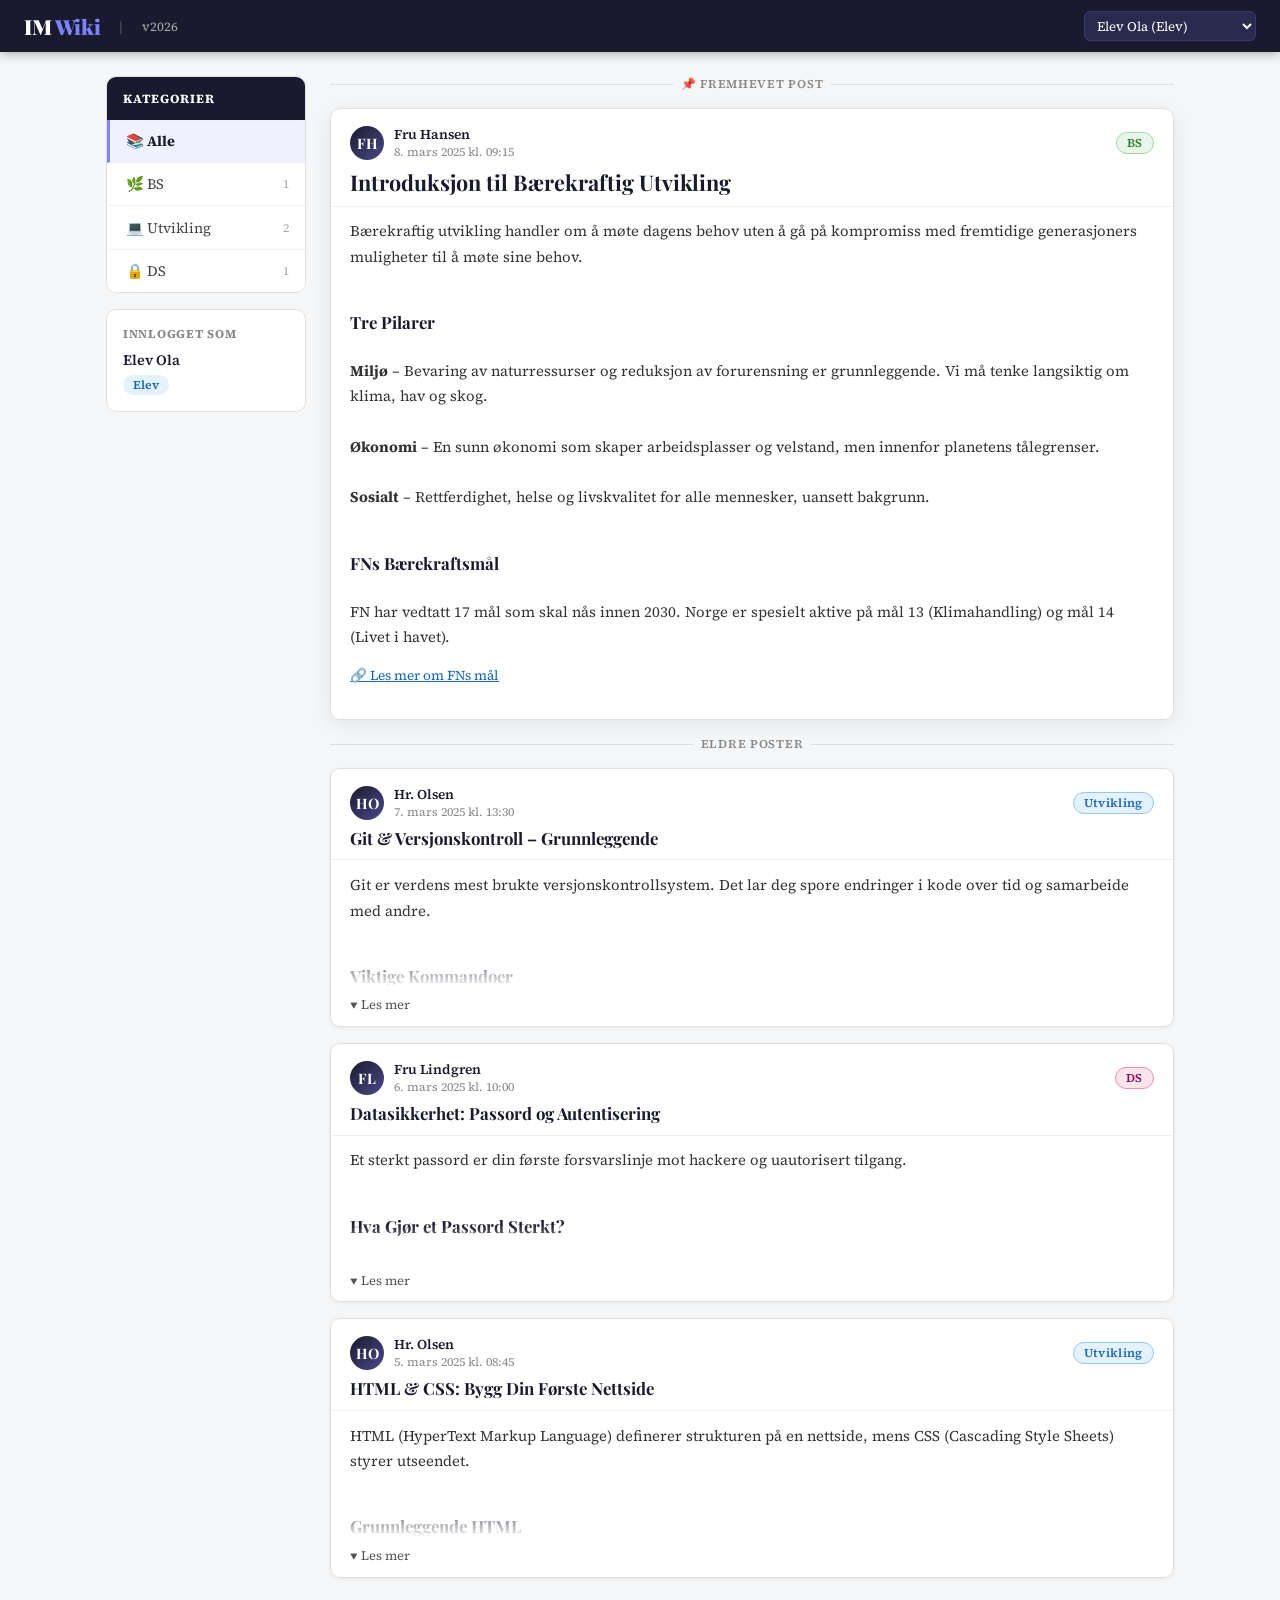
==== index.html @ 4692a6d0 "third commit" ====
<!doctype html>
<html lang="nb">
  <head>
    <meta charset="UTF-8" />
    <meta name="viewport" content="width=device-width, initial-scale=1.0" />
    <title>IM Wiki</title>
    <link rel="icon" type="IM Logo" href="assets/IM_logo_rund.png" />
    <link
      href="https://fonts.googleapis.com/css2?family=Playfair+Display:wght@400;700;900&family=Source+Serif+4:wght@300;400;600&display=swap"
      rel="stylesheet"
    />
    <link rel="stylesheet" href="style.css" />
  </head>
  <body>
    <!--    
        ##########################################
        #                                        #
        #                 NAV                    #
        #                                        #
        ##########################################
-->
    <nav>
      <div style="display: flex; align-items: center; gap: 0.8rem">
        <span class="nav-logo">IM <span>Wiki</span></span>
        <span class="nav-sep">|</span>
        <span class="nav-ver">v2026</span>
      </div>
      <div class="nav-right">
        <button class="btn-new hidden" id="btnNewPost" onclick="openNewPost()">
          + Ny post
        </button>
        <button class="btn-admin hidden" id="btnAdmin" onclick="toggleAdmin()">
          ⚙ Admin
        </button>
        <select
          class="user-select"
          id="userSelect"
          onchange="switchUser(this.value)"
        ></select>
      </div>
    </nav>

    <!--
        ##########################################
        #                                        #
        #                LAYOUT                  #
        #                                        #
        ##########################################
-->
    <div class="layout">
      <!-- SIDEBAR -->

      <aside>
        <div class="sidebar-sticky">
          <div class="sidebar-box">
            <div class="sidebar-head">Kategorier</div>
            <div id="catButtons"></div>
          </div>
          <div class="sidebar-box user-box">
            <div class="label">Innlogget som</div>
            <div class="name" id="sidebarName"></div>
            <div class="role-badge" id="sidebarRole"></div>
          </div>
        </div>
      </aside>

      <!--
        ##########################################
        #                                        #
        #                 MAIN                   #
        #                                        #
        ##########################################
-->
      <main id="mainFeed">
        <!-- Admin Panel -->
        <div class="panel hidden" id="adminPanel">
          <h2>⚙ Administrasjon – Roller</h2>
          <div id="adminUserList"></div>
        </div>

        <!-- New Post Panel -->
        <div class="panel hidden" id="newPostPanel">
          <h2>+ Ny Post</h2>
          <div class="form-row">
            <input
              class="form-input"
              id="npTitle"
              placeholder="Tittel..."
              oninput="updatePublishBtn()"
            />
            <select class="form-select" id="npCategory">
              <option>BS</option>
              <option>Utvikling</option>
              <option>DS</option>
            </select>
          </div>
          <textarea
            class="form-textarea"
            id="npContent"
            rows="8"
            placeholder="Innhold... (støtter **fet**, `kode`, ## Overskrift, - liste)"
            oninput="updatePublishBtn()"
          ></textarea>
          <div class="form-row" style="margin-top: 0.6rem">
            <input
              class="form-input"
              id="npLink"
              placeholder="Lenke (valgfritt)..."
            />
            <input
              class="form-input"
              id="npLinkText"
              placeholder="Lenketekst..."
            />
          </div>
          <div class="form-actions">
            <button class="btn-cancel" onclick="closeNewPost()">Avbryt</button>
            <button
              class="btn-publish"
              id="btnPublish"
              onclick="publishPost()"
              disabled
            >
              Publiser
            </button>
          </div>
        </div>

        <!--
        ##########################################
        #                                        #
        #                 FEED                   #
        #                                        #
        ##########################################
-->
        <div id="feed"></div>
      </main>
    </div>

    <!-- Edit Modal -->
    <div class="modal-overlay hidden" id="editModal">
      <div class="modal-box">
        <h2>Rediger Post</h2>
        <input
          class="form-input"
          id="editTitle"
          style="margin-bottom: 0.8rem"
        />
        <textarea class="form-textarea" id="editContent" rows="10"></textarea>
        <div class="form-row" style="margin-top: 0.6rem">
          <input class="form-input" id="editLink" placeholder="Lenke..." />
          <input
            class="form-input"
            id="editLinkText"
            placeholder="Lenketekst..."
          />
        </div>
        <div class="form-actions" style="margin-top: 1rem">
          <button class="btn-cancel" onclick="closeEdit()">Avbryt</button>
          <button class="btn-publish" onclick="saveEdit()">Lagre</button>
        </div>
      </div>
    </div>

    <script src="script.js"></script>
  </body>
</html>
---- style.css ----
*,
*::before,
*::after {
    box-sizing: border-box;
    margin: 0;
    padding: 0;
}

body {
    font-family: "Source Serif 4", Georgia, serif;
    background: #f4f6f8;
    min-height: 100vh;
}

::-webkit-scrollbar {
    width: 6px;
}

::-webkit-scrollbar-track {
    background: #f0f0f0;
}

::-webkit-scrollbar-thumb {
    background: #bbb;
    border-radius: 3px;
}

input,
textarea,
select,
button {
    font-family: inherit;
}

/* NAV */
nav {
    background: #1a1a2e;
    color: #fff;
    height: 52px;
    display: flex;
    align-items: center;
    justify-content: space-between;
    padding: 0 1.5rem;
    position: sticky;
    top: 0;
    z-index: 100;
    box-shadow: 0 2px 10px rgba(0, 0, 0, 0.3);
}

.nav-logo {
    font-family: "Playfair Display", serif;
    font-size: 1.3rem;
    font-weight: 900;
    letter-spacing: -0.02em;
}

.nav-logo span {
    color: #7c83fd;
}

.nav-sep {
    color: #666;
    font-size: 0.8rem;
    margin: 0 0.4rem;
}

.nav-ver {
    color: #aaa;
    font-size: 0.8rem;
}

.nav-right {
    display: flex;
    align-items: center;
    gap: 0.8rem;
}

.btn-new {
    background: #7c83fd;
    color: #fff;
    border: none;
    border-radius: 6px;
    padding: 5px 14px;
    font-size: 0.82rem;
    cursor: pointer;
    font-weight: 600;
}

.btn-admin {
    background: transparent;
    color: #ccc;
    border: 1px solid #444;
    border-radius: 6px;
    padding: 4px 12px;
    font-size: 0.82rem;
    cursor: pointer;
    transition: all 0.15s;
}

.btn-admin.active {
    background: #fff;
    color: #1a1a2e;
}

.user-select {
    background: #2a2a4e;
    color: #fff;
    border: 1px solid #3a3a6e;
    border-radius: 6px;
    padding: 4px 8px;
    font-size: 0.82rem;
    cursor: pointer;
}

/* LAYOUT */
.layout {
    display: flex;
    max-width: 1100px;
    margin: 0 auto;
    padding: 1.5rem 1rem;
    gap: 1.5rem;
}

/* SIDEBAR */
aside {
    width: 200px;
    flex-shrink: 0;
}

.sidebar-sticky {
    position: sticky;
    top: 68px;
}

.sidebar-box {
    background: #fff;
    border-radius: 10px;
    border: 1px solid #e0e0e0;
    overflow: hidden;
    margin-bottom: 1rem;
}

.sidebar-head {
    background: #1a1a2e;
    color: #fff;
    padding: 0.8rem 1rem;
    font-size: 0.78rem;
    font-weight: 700;
    letter-spacing: 0.08em;
    text-transform: uppercase;
}

.cat-btn {
    display: flex;
    align-items: center;
    justify-content: space-between;
    width: 100%;
    text-align: left;
    padding: 0.7rem 1rem;
    border: none;
    border-bottom: 1px solid #f0f0f0;
    background: #fff;
    color: #444;
    font-size: 0.9rem;
    cursor: pointer;
    transition: all 0.15s;
    border-left: 3px solid transparent;
}

.cat-btn:last-child {
    border-bottom: none;
}

.cat-btn .cat-count {
    font-size: 0.75rem;
    color: #aaa;
}

.user-box {
    padding: 1rem;
}

.user-box .label {
    font-size: 0.75rem;
    font-weight: 700;
    color: #888;
    letter-spacing: 0.06em;
    text-transform: uppercase;
    margin-bottom: 0.5rem;
}

.user-box .name {
    font-weight: 600;
    color: #1a1a2e;
    font-size: 0.9rem;
}

.role-badge {
    display: inline-block;
    margin-top: 0.3rem;
    border-radius: 20px;
    padding: 2px 10px;
    font-size: 0.75rem;
    font-weight: 600;
}

/* MAIN */
main {
    flex: 1;
    min-width: 0;
}

/* DIVIDER */
.divider {
    display: flex;
    align-items: center;
    gap: 0.5rem;
    margin-bottom: 1rem;
}

.divider-line {
    height: 1px;
    flex: 1;
    background: #ddd;
}

.divider-label {
    font-size: 0.75rem;
    color: #888;
    font-weight: 600;
    letter-spacing: 0.06em;
    text-transform: uppercase;
    white-space: nowrap;
}

/* POST CARD */
.post-card {
    background: #fff;
    border: 1px solid #e0e0e0;
    border-radius: 10px;
    margin-bottom: 1rem;
    overflow: hidden;
    box-shadow: 0 1px 4px rgba(0, 0, 0, 0.06);
}

.post-card.featured {
    box-shadow: 0 4px 20px rgba(0, 0, 0, 0.08);
}

.post-header {
    padding: 1rem 1.2rem 0.6rem;
    border-bottom: 1px solid #f0f0f0;
}

.post-meta {
    display: flex;
    align-items: center;
    justify-content: space-between;
    margin-bottom: 0.5rem;
}

.author-info {
    display: flex;
    align-items: center;
    gap: 0.6rem;
}

.avatar {
    width: 34px;
    height: 34px;
    border-radius: 50%;
    background: linear-gradient(135deg, #1a1a2e, #4a4a8a);
    color: #fff;
    display: flex;
    align-items: center;
    justify-content: center;
    font-family: "Playfair Display", serif;
    font-weight: 700;
    font-size: 0.9rem;
    flex-shrink: 0;
}

.author-name {
    font-weight: 600;
    font-size: 0.85rem;
    color: #1a1a2e;
}

.author-date {
    font-size: 0.75rem;
    color: #888;
}

.cat-tag {
    border-radius: 20px;
    padding: 2px 10px;
    font-size: 0.75rem;
    font-weight: 600;
    letter-spacing: 0.03em;
}

.post-title {
    font-family: "Playfair Display", serif;
    font-weight: 700;
    color: #1a1a2e;
    margin: 0;
    line-height: 1.3;
    cursor: pointer;
}

.post-title:hover {
    text-decoration: underline;
}

.post-body {
    padding: 0.8rem 1.2rem;
    overflow: hidden;
    position: relative;
}

.post-body.collapsed {
    max-height: 8rem;
}

.fade-mask {
    position: absolute;
    bottom: 0;
    left: 0;
    right: 0;
    height: 40px;
    background: linear-gradient(transparent, #fff);
}

.post-footer {
    padding: 0.5rem 1.2rem 0.8rem;
    display: flex;
    align-items: center;
    justify-content: space-between;
}

.btn-read-more {
    background: none;
    border: none;
    color: #555;
    cursor: pointer;
    font-size: 0.8rem;
    display: flex;
    align-items: center;
    gap: 4px;
}

.post-actions {
    margin-left: auto;
    display: flex;
    gap: 0.5rem;
}

.btn-edit {
    background: #f5f5f5;
    border: 1px solid #ddd;
    border-radius: 6px;
    padding: 3px 10px;
    font-size: 0.78rem;
    cursor: pointer;
    color: #444;
}

.btn-delete {
    background: #fff0f0;
    border: 1px solid #ffcdd2;
    border-radius: 6px;
    padding: 3px 10px;
    font-size: 0.78rem;
    cursor: pointer;
    color: #c62828;
}

/* CONTENT FORMATTING */
.wiki-h3 {
    font-family: "Playfair Display", serif;
    font-size: 1.05rem;
    font-weight: 700;
    margin-top: 1rem;
    margin-bottom: 0.25rem;
    color: #1a1a2e;
}

.wiki-p {
    font-size: 0.93rem;
    line-height: 1.7;
    color: #333;
    margin-bottom: 0.2rem;
}

.wiki-li {
    margin-left: 1.2rem;
    margin-bottom: 0.2rem;
    font-size: 0.93rem;
    line-height: 1.6;
    color: #333;
}

.wiki-code {
    background: #f0f0f0;
    padding: 1px 5px;
    border-radius: 3px;
    font-family: monospace;
    font-size: 0.88rem;
}

.wiki-link {
    color: #1565c0;
    text-decoration: underline;
    font-size: 0.85rem;
    display: inline-block;
    margin-top: 0.8rem;
}

/* FORM PANEL */
.panel {
    background: #fff;
    border: 1px solid #e0e0e0;
    border-radius: 10px;
    padding: 1.2rem;
    margin-bottom: 1.5rem;
    box-shadow: 0 2px 10px rgba(0, 0, 0, 0.06);
}

.panel h2 {
    font-family: "Playfair Display", serif;
    font-size: 1.1rem;
    margin-bottom: 1rem;
    color: #1a1a2e;
}

.form-row {
    display: flex;
    gap: 0.8rem;
    margin-bottom: 0.8rem;
}

.form-input {
    flex: 1;
    padding: 8px 12px;
    border: 1px solid #ddd;
    border-radius: 6px;
    font-size: 0.9rem;
    width: 100%;
}

.form-input:focus {
    outline: 2px solid #7c83fd;
    border-color: transparent;
}

.form-select {
    padding: 8px 10px;
    border: 1px solid #ddd;
    border-radius: 6px;
    font-size: 0.9rem;
}

.form-textarea {
    width: 100%;
    padding: 8px 12px;
    border: 1px solid #ddd;
    border-radius: 6px;
    font-size: 0.88rem;
    resize: vertical;
    line-height: 1.6;
}

.form-textarea:focus {
    outline: 2px solid #7c83fd;
    border-color: transparent;
}

.form-actions {
    display: flex;
    gap: 0.6rem;
    margin-top: 0.8rem;
    justify-content: flex-end;
}

.btn-cancel {
    background: #f5f5f5;
    border: 1px solid #ddd;
    border-radius: 6px;
    padding: 6px 16px;
    cursor: pointer;
    font-size: 0.85rem;
}

.btn-publish {
    background: #1a1a2e;
    color: #fff;
    border: none;
    border-radius: 6px;
    padding: 6px 18px;
    cursor: pointer;
    font-weight: 600;
    font-size: 0.85rem;
}

.btn-publish:disabled {
    background: #ccc;
    cursor: default;
}

/* ADMIN PANEL */
.admin-user-row {
    display: flex;
    align-items: center;
    justify-content: space-between;
    padding: 0.5rem 0;
    border-bottom: 1px solid #f5f5f5;
}

.admin-user-row:last-child {
    border-bottom: none;
}

.btn-role {
    border-radius: 6px;
    padding: 3px 12px;
    font-size: 0.8rem;
    cursor: pointer;
    font-weight: 600;
}

/* MODAL */
.modal-overlay {
    position: fixed;
    inset: 0;
    background: rgba(0, 0, 0, 0.4);
    z-index: 200;
    display: flex;
    align-items: center;
    justify-content: center;
    padding: 1rem;
}

.modal-box {
    background: #fff;
    border-radius: 12px;
    padding: 1.5rem;
    width: 100%;
    max-width: 600px;
    max-height: 90vh;
    overflow: auto;
}

.modal-box h2 {
    font-family: "Playfair Display", serif;
    margin-bottom: 1rem;
    color: #1a1a2e;
}

/* EMPTY */
.empty {
    text-align: center;
    padding: 3rem;
    color: #aaa;
    font-size: 1rem;
}

/* HIDDEN */
.hidden {
    display: none !important;
}
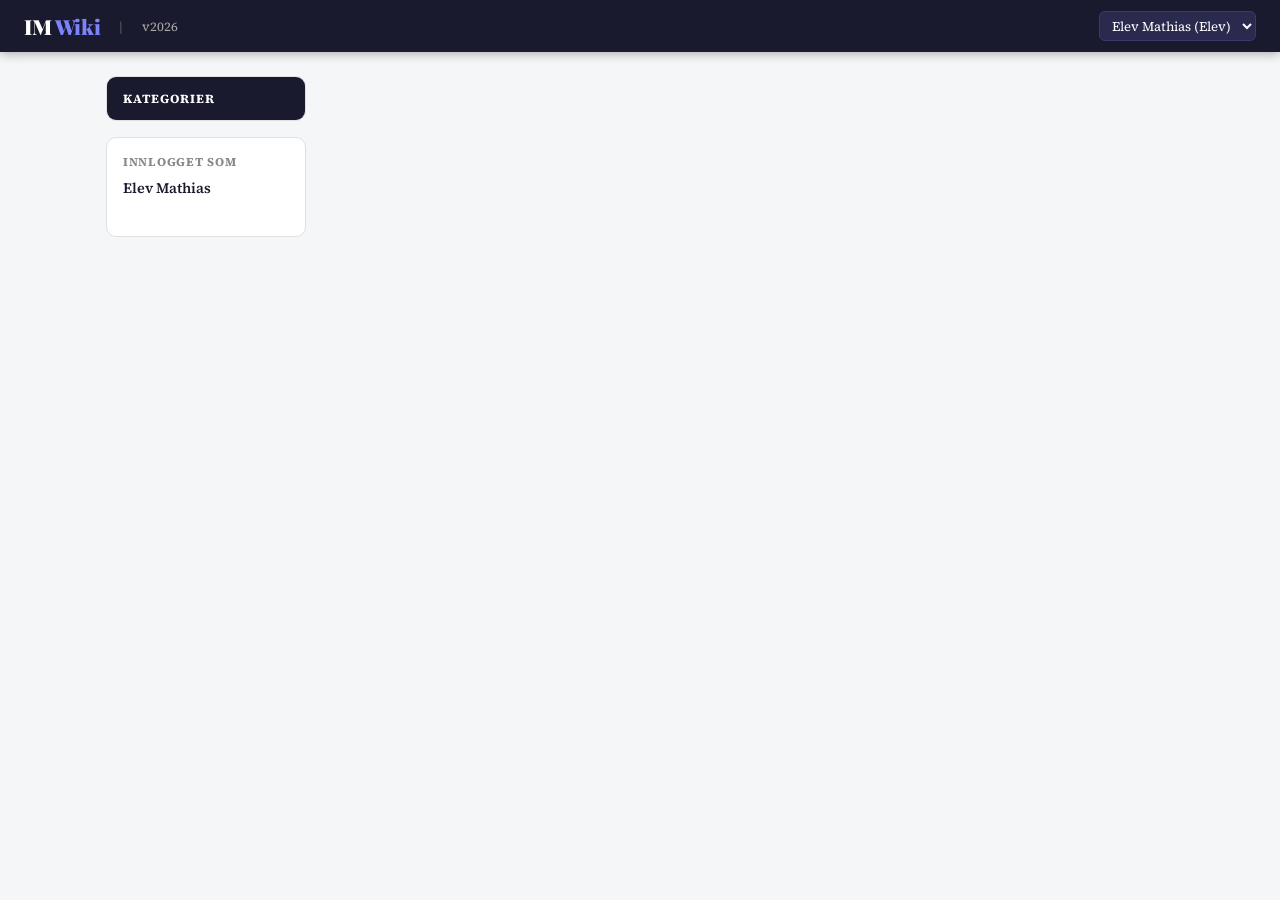
==== commit 49090ad4: "Wrote index.js - FIX BUGS" ====
--- a/index.html
+++ b/index.html
@@ -14,9 +14,9 @@
   <body>
     <!--    
         ##########################################
-        #                                        #
-        #                 NAV                    #
-        #                                        #
+        #                                                                                      #
+        #                                      NAV                                         #
+        #                                                                                      #
         ##########################################
 -->
     <nav>
@@ -42,9 +42,9 @@
 
     <!--
         ##########################################
-        #                                        #
-        #                LAYOUT                  #
-        #                                        #
+        #                                                                                      #
+        #                                   LAYOUT                                      #
+        #                                                                                      #
         ##########################################
 -->
     <div class="layout">
@@ -162,6 +162,6 @@
       </div>
     </div>
 
-    <script src="script.js"></script>
+    <script src="index.js"></script>
   </body>
 </html>
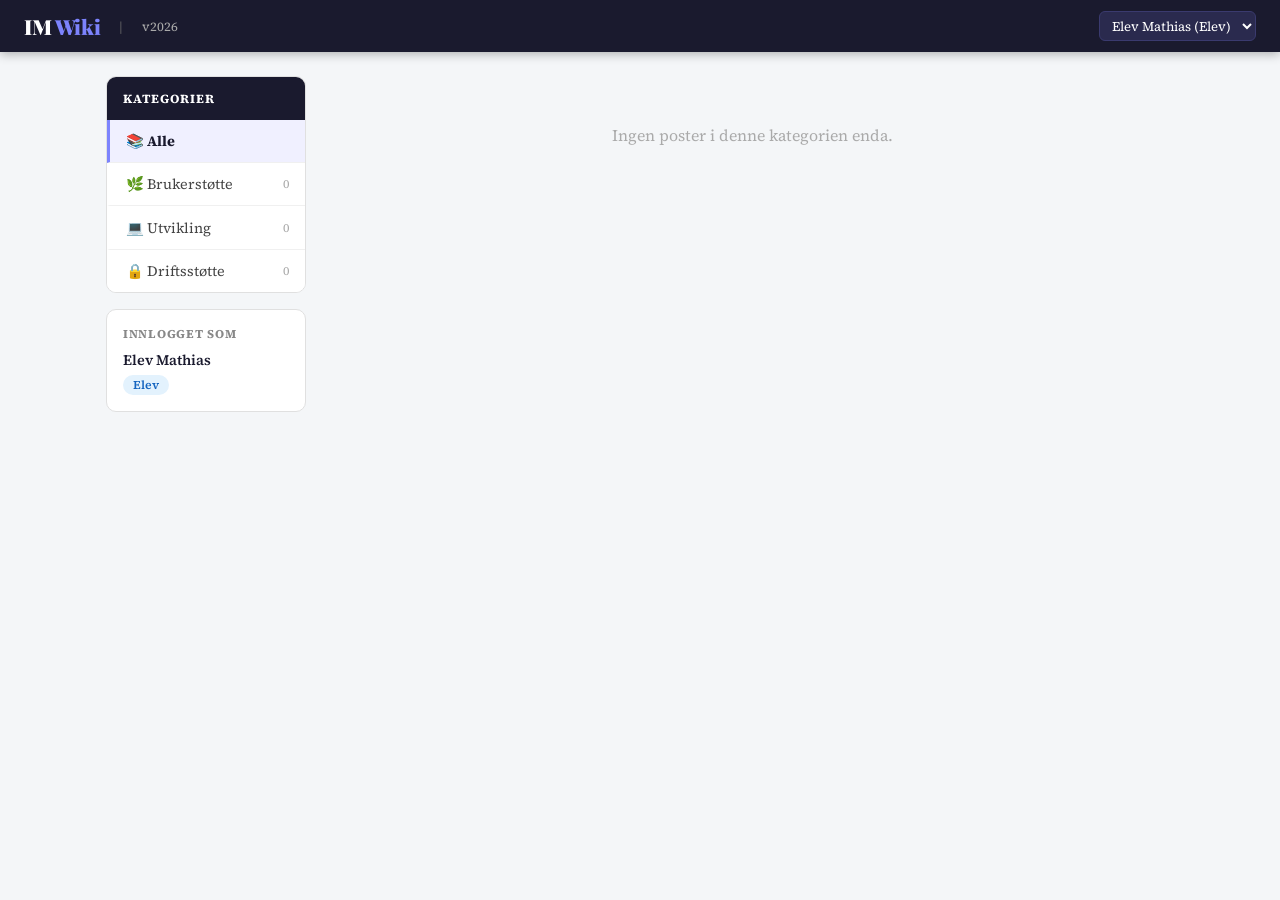
==== commit 0c621542: "Updated script.js - fjernet unødvendige ting" ====
--- a/index.html
+++ b/index.html
@@ -89,9 +89,9 @@
               oninput="updatePublishBtn()"
             />
             <select class="form-select" id="npCategory">
-              <option>BS</option>
+              <option>Brukerstøtte</option>
               <option>Utvikling</option>
-              <option>DS</option>
+              <option>Driftsstøtte</option>
             </select>
           </div>
           <textarea
@@ -162,6 +162,6 @@
       </div>
     </div>
 
-    <script src="index.js"></script>
+    <script src="script.js"></script>
   </body>
 </html>
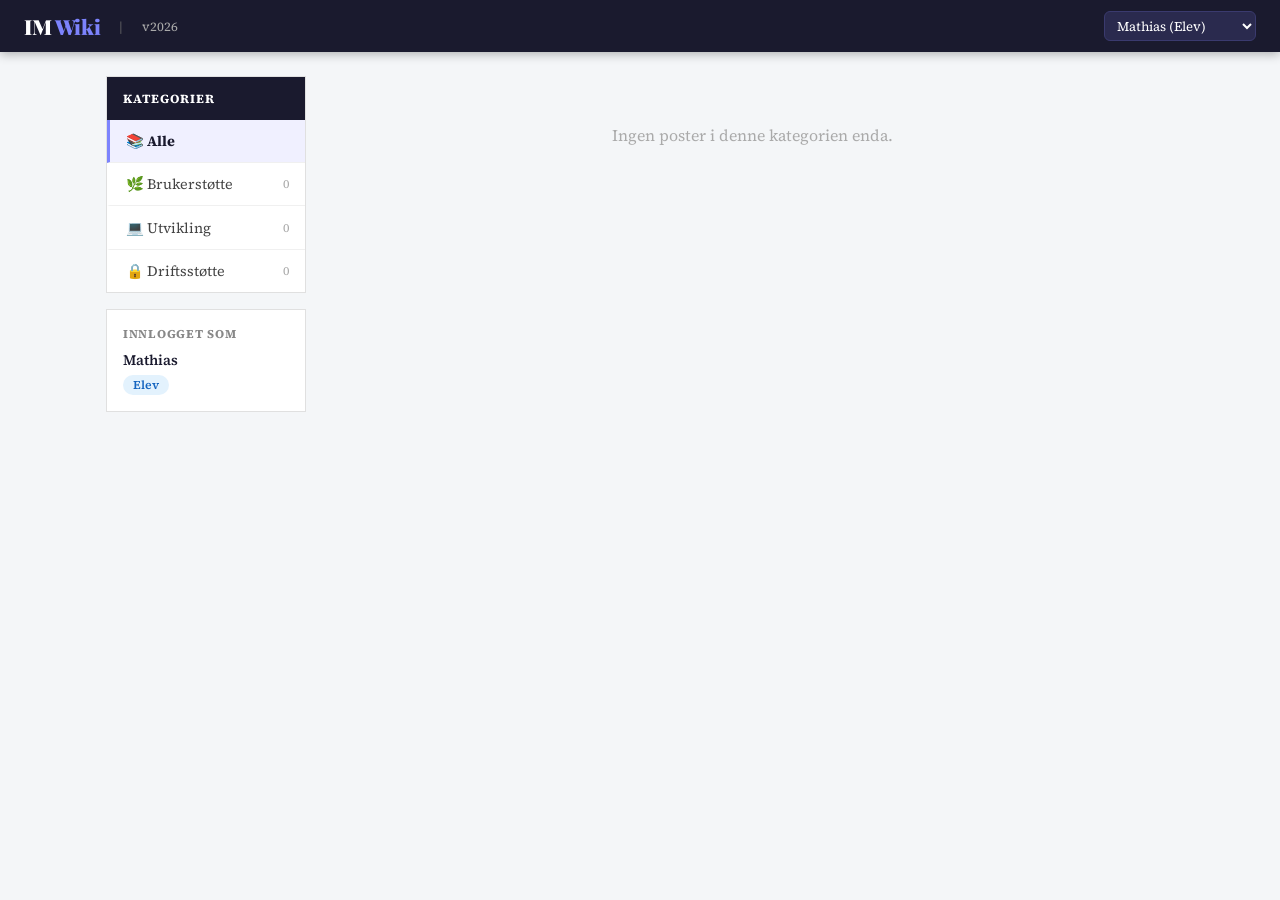
==== commit 0d13de14: "La til fremheving" ====
--- a/index.html
+++ b/index.html
@@ -78,7 +78,11 @@
           <div id="adminUserList"></div>
         </div>
 
-        <!-- New Post Panel -->
+        <!------------- 
+        
+        New Post Panel
+        
+        ---------------->
         <div class="panel hidden" id="newPostPanel">
           <h2>+ Ny Post</h2>
           <div class="form-row">
@@ -114,6 +118,17 @@
             />
           </div>
           <div class="form-actions">
+            <label
+              style="
+                display: flex;
+                align-items: center;
+                gap: 0.4rem;
+                font-size: 0.85rem;
+                cursor: pointer;
+              "
+            >
+              <input type="checkbox" id="npPinned" /> 📌 Fremhev post
+            </label>
             <button class="btn-cancel" onclick="closeNewPost()">Avbryt</button>
             <button
               class="btn-publish"
--- a/style.css
+++ b/style.css
@@ -1,570 +1,580 @@
 *,
 *::before,
 *::after {
-    box-sizing: border-box;
-    margin: 0;
-    padding: 0;
+  box-sizing: border-box;
+  margin: 0;
+  padding: 0;
 }
 
 body {
-    font-family: "Source Serif 4", Georgia, serif;
-    background: #f4f6f8;
-    min-height: 100vh;
+  font-family: "Source Serif 4", Georgia, serif;
+  background: #f4f6f8;
+  min-height: 100vh;
 }
 
 ::-webkit-scrollbar {
-    width: 6px;
+  width: 6px;
 }
 
 ::-webkit-scrollbar-track {
-    background: #f0f0f0;
+  background: #f0f0f0;
 }
 
 ::-webkit-scrollbar-thumb {
-    background: #bbb;
-    border-radius: 3px;
+  background: #bbb;
+  border-radius: 3px;
 }
 
 input,
 textarea,
 select,
 button {
-    font-family: inherit;
+  font-family: inherit;
 }
 
 /* NAV */
 nav {
-    background: #1a1a2e;
-    color: #fff;
-    height: 52px;
-    display: flex;
-    align-items: center;
-    justify-content: space-between;
-    padding: 0 1.5rem;
-    position: sticky;
-    top: 0;
-    z-index: 100;
-    box-shadow: 0 2px 10px rgba(0, 0, 0, 0.3);
+  background: #1a1a2e;
+  color: #fff;
+  height: 52px;
+  display: flex;
+  align-items: center;
+  justify-content: space-between;
+  padding: 0 1.5rem;
+  position: sticky;
+  top: 0;
+  z-index: 100;
+  box-shadow: 0 2px 10px rgba(0, 0, 0, 0.3);
 }
 
 .nav-logo {
-    font-family: "Playfair Display", serif;
-    font-size: 1.3rem;
-    font-weight: 900;
-    letter-spacing: -0.02em;
+  font-family: "Playfair Display", serif;
+  font-size: 1.3rem;
+  font-weight: 900;
+  letter-spacing: -0.02em;
 }
 
 .nav-logo span {
-    color: #7c83fd;
+  color: #7c83fd;
 }
 
 .nav-sep {
-    color: #666;
-    font-size: 0.8rem;
-    margin: 0 0.4rem;
+  color: #666;
+  font-size: 0.8rem;
+  margin: 0 0.4rem;
 }
 
 .nav-ver {
-    color: #aaa;
-    font-size: 0.8rem;
+  color: #aaa;
+  font-size: 0.8rem;
 }
 
 .nav-right {
-    display: flex;
-    align-items: center;
-    gap: 0.8rem;
+  display: flex;
+  align-items: center;
+  gap: 0.8rem;
 }
 
 .btn-new {
-    background: #7c83fd;
-    color: #fff;
-    border: none;
-    border-radius: 6px;
-    padding: 5px 14px;
-    font-size: 0.82rem;
-    cursor: pointer;
-    font-weight: 600;
+  background: #7c83fd;
+  color: #fff;
+  border: none;
+  border-radius: 6px;
+  padding: 5px 14px;
+  font-size: 0.82rem;
+  cursor: pointer;
+  font-weight: 600;
 }
 
 .btn-admin {
-    background: transparent;
-    color: #ccc;
-    border: 1px solid #444;
-    border-radius: 6px;
-    padding: 4px 12px;
-    font-size: 0.82rem;
-    cursor: pointer;
-    transition: all 0.15s;
+  background: transparent;
+  color: #ccc;
+  border: 1px solid #444;
+  border-radius: 6px;
+  padding: 4px 12px;
+  font-size: 0.82rem;
+  cursor: pointer;
+  transition: all 0.15s;
 }
 
 .btn-admin.active {
-    background: #fff;
-    color: #1a1a2e;
+  background: #fff;
+  color: #1a1a2e;
 }
 
 .user-select {
-    background: #2a2a4e;
-    color: #fff;
-    border: 1px solid #3a3a6e;
-    border-radius: 6px;
-    padding: 4px 8px;
-    font-size: 0.82rem;
-    cursor: pointer;
+  background: #2a2a4e;
+  color: #fff;
+  border: 1px solid #3a3a6e;
+  border-radius: 6px;
+  padding: 4px 8px;
+  font-size: 0.82rem;
+  cursor: pointer;
 }
 
 /* LAYOUT */
 .layout {
-    display: flex;
-    max-width: 1100px;
-    margin: 0 auto;
-    padding: 1.5rem 1rem;
-    gap: 1.5rem;
+  display: flex;
+  max-width: 1100px;
+  margin: 0 auto;
+  padding: 1.5rem 1rem;
+  gap: 1.5rem;
 }
 
 /* SIDEBAR */
 aside {
-    width: 200px;
-    flex-shrink: 0;
+  width: 200px;
+  flex-shrink: 0;
 }
 
 .sidebar-sticky {
-    position: sticky;
-    top: 68px;
+  position: sticky;
+  top: 68px;
 }
 
 .sidebar-box {
-    background: #fff;
-    border-radius: 10px;
-    border: 1px solid #e0e0e0;
-    overflow: hidden;
-    margin-bottom: 1rem;
+  background: #fff;
+  /* border-radius: 10px; */
+  border: 1px solid #e0e0e0;
+  overflow: hidden;
+  margin-bottom: 1rem;
 }
 
 .sidebar-head {
-    background: #1a1a2e;
-    color: #fff;
-    padding: 0.8rem 1rem;
-    font-size: 0.78rem;
-    font-weight: 700;
-    letter-spacing: 0.08em;
-    text-transform: uppercase;
+  background: #1a1a2e;
+  color: #fff;
+  padding: 0.8rem 1rem;
+  font-size: 0.78rem;
+  font-weight: 700;
+  letter-spacing: 0.08em;
+  text-transform: uppercase;
 }
 
 .cat-btn {
-    display: flex;
-    align-items: center;
-    justify-content: space-between;
-    width: 100%;
-    text-align: left;
-    padding: 0.7rem 1rem;
-    border: none;
-    border-bottom: 1px solid #f0f0f0;
-    background: #fff;
-    color: #444;
-    font-size: 0.9rem;
-    cursor: pointer;
-    transition: all 0.15s;
-    border-left: 3px solid transparent;
+  display: flex;
+  align-items: center;
+  justify-content: space-between;
+  width: 100%;
+  text-align: left;
+  padding: 0.7rem 1rem;
+  border: none;
+  border-bottom: 1px solid #f0f0f0;
+  background: #fff;
+  color: #444;
+  font-size: 0.9rem;
+  cursor: pointer;
+  transition: all 0.15s;
+  border-left: 3px solid transparent;
 }
 
 .cat-btn:last-child {
-    border-bottom: none;
+  border-bottom: none;
 }
 
 .cat-btn .cat-count {
-    font-size: 0.75rem;
-    color: #aaa;
+  font-size: 0.75rem;
+  color: #aaa;
 }
 
 .user-box {
-    padding: 1rem;
+  padding: 1rem;
 }
 
 .user-box .label {
-    font-size: 0.75rem;
-    font-weight: 700;
-    color: #888;
-    letter-spacing: 0.06em;
-    text-transform: uppercase;
-    margin-bottom: 0.5rem;
+  font-size: 0.75rem;
+  font-weight: 700;
+  color: #888;
+  letter-spacing: 0.06em;
+  text-transform: uppercase;
+  margin-bottom: 0.5rem;
 }
 
 .user-box .name {
-    font-weight: 600;
-    color: #1a1a2e;
-    font-size: 0.9rem;
+  font-weight: 600;
+  color: #1a1a2e;
+  font-size: 0.9rem;
 }
 
 .role-badge {
-    display: inline-block;
-    margin-top: 0.3rem;
-    border-radius: 20px;
-    padding: 2px 10px;
-    font-size: 0.75rem;
-    font-weight: 600;
+  display: inline-block;
+  margin-top: 0.3rem;
+  border-radius: 20px;
+  padding: 2px 10px;
+  font-size: 0.75rem;
+  font-weight: 600;
 }
 
 /* MAIN */
 main {
-    flex: 1;
-    min-width: 0;
+  flex: 1;
+  min-width: 0;
 }
 
 /* DIVIDER */
 .divider {
-    display: flex;
-    align-items: center;
-    gap: 0.5rem;
-    margin-bottom: 1rem;
+  display: flex;
+  align-items: center;
+  gap: 0.5rem;
+  margin-bottom: 1rem;
 }
 
 .divider-line {
-    height: 1px;
-    flex: 1;
-    background: #ddd;
+  height: 1px;
+  flex: 1;
+  background: #ddd;
 }
 
 .divider-label {
-    font-size: 0.75rem;
-    color: #888;
-    font-weight: 600;
-    letter-spacing: 0.06em;
-    text-transform: uppercase;
-    white-space: nowrap;
+  font-size: 0.75rem;
+  color: #888;
+  font-weight: 600;
+  letter-spacing: 0.06em;
+  text-transform: uppercase;
+  white-space: nowrap;
 }
 
 /* POST CARD */
 .post-card {
-    background: #fff;
-    border: 1px solid #e0e0e0;
-    border-radius: 10px;
-    margin-bottom: 1rem;
-    overflow: hidden;
-    box-shadow: 0 1px 4px rgba(0, 0, 0, 0.06);
+  background: #fff;
+  border: 1px solid #e0e0e0;
+  /* border-radius: 10px; */
+  margin-bottom: 1rem;
+  overflow: hidden;
+  box-shadow: 0 1px 4px rgba(0, 0, 0, 0.06);
 }
 
 .post-card.featured {
-    box-shadow: 0 4px 20px rgba(0, 0, 0, 0.08);
+  box-shadow: 0 4px 20px rgba(0, 0, 0, 0.08);
 }
 
 .post-header {
-    padding: 1rem 1.2rem 0.6rem;
-    border-bottom: 1px solid #f0f0f0;
+  padding: 1rem 1.2rem 0.6rem;
+  border-bottom: 1px solid #f0f0f0;
 }
 
 .post-meta {
-    display: flex;
-    align-items: center;
-    justify-content: space-between;
-    margin-bottom: 0.5rem;
+  display: flex;
+  align-items: center;
+  justify-content: space-between;
+  margin-bottom: 0.5rem;
 }
 
 .author-info {
-    display: flex;
-    align-items: center;
-    gap: 0.6rem;
+  display: flex;
+  align-items: center;
+  gap: 0.6rem;
 }
 
 .avatar {
-    width: 34px;
-    height: 34px;
-    border-radius: 50%;
-    background: linear-gradient(135deg, #1a1a2e, #4a4a8a);
-    color: #fff;
-    display: flex;
-    align-items: center;
-    justify-content: center;
-    font-family: "Playfair Display", serif;
-    font-weight: 700;
-    font-size: 0.9rem;
-    flex-shrink: 0;
+  width: 34px;
+  height: 34px;
+  border-radius: 50%;
+  background: linear-gradient(135deg, #1a1a2e, #4a4a8a);
+  color: #fff;
+  display: flex;
+  align-items: center;
+  justify-content: center;
+  font-family: "Playfair Display", serif;
+  font-weight: 700;
+  font-size: 0.9rem;
+  flex-shrink: 0;
 }
 
 .author-name {
-    font-weight: 600;
-    font-size: 0.85rem;
-    color: #1a1a2e;
+  font-weight: 600;
+  font-size: 0.85rem;
+  color: #1a1a2e;
 }
 
 .author-date {
-    font-size: 0.75rem;
-    color: #888;
+  font-size: 0.75rem;
+  color: #888;
 }
 
 .cat-tag {
-    border-radius: 20px;
-    padding: 2px 10px;
-    font-size: 0.75rem;
-    font-weight: 600;
-    letter-spacing: 0.03em;
+  border-radius: 20px;
+  padding: 2px 10px;
+  font-size: 0.75rem;
+  font-weight: 600;
+  letter-spacing: 0.03em;
 }
 
 .post-title {
-    font-family: "Playfair Display", serif;
-    font-weight: 700;
-    color: #1a1a2e;
-    margin: 0;
-    line-height: 1.3;
-    cursor: pointer;
+  font-family: "Playfair Display", serif;
+  font-weight: 700;
+  color: #1a1a2e;
+  margin: 0;
+  line-height: 1.3;
+  cursor: pointer;
 }
 
 .post-title:hover {
-    text-decoration: underline;
+  text-decoration: underline;
 }
 
 .post-body {
-    padding: 0.8rem 1.2rem;
-    overflow: hidden;
-    position: relative;
+  padding: 0.8rem 1.2rem;
+  overflow: hidden;
+  position: relative;
 }
 
 .post-body.collapsed {
-    max-height: 8rem;
+  max-height: 8rem;
 }
 
 .fade-mask {
-    position: absolute;
-    bottom: 0;
-    left: 0;
-    right: 0;
-    height: 40px;
-    background: linear-gradient(transparent, #fff);
+  position: absolute;
+  bottom: 0;
+  left: 0;
+  right: 0;
+  height: 40px;
+  background: linear-gradient(transparent, #fff);
 }
 
 .post-footer {
-    padding: 0.5rem 1.2rem 0.8rem;
-    display: flex;
-    align-items: center;
-    justify-content: space-between;
+  padding: 0.5rem 1.2rem 0.8rem;
+  display: flex;
+  align-items: center;
+  justify-content: space-between;
 }
 
 .btn-read-more {
-    background: none;
-    border: none;
-    color: #555;
-    cursor: pointer;
-    font-size: 0.8rem;
-    display: flex;
-    align-items: center;
-    gap: 4px;
+  background: none;
+  border: none;
+  color: #555;
+  cursor: pointer;
+  font-size: 0.8rem;
+  display: flex;
+  align-items: center;
+  gap: 4px;
 }
 
 .post-actions {
-    margin-left: auto;
-    display: flex;
-    gap: 0.5rem;
+  margin-left: auto;
+  display: flex;
+  gap: 0.5rem;
 }
 
 .btn-edit {
-    background: #f5f5f5;
-    border: 1px solid #ddd;
-    border-radius: 6px;
-    padding: 3px 10px;
-    font-size: 0.78rem;
-    cursor: pointer;
-    color: #444;
+  background: #f5f5f5;
+  border: 1px solid #ddd;
+  border-radius: 6px;
+  padding: 3px 10px;
+  font-size: 0.78rem;
+  cursor: pointer;
+  color: #444;
 }
 
 .btn-delete {
-    background: #fff0f0;
-    border: 1px solid #ffcdd2;
-    border-radius: 6px;
-    padding: 3px 10px;
-    font-size: 0.78rem;
-    cursor: pointer;
-    color: #c62828;
+  background: #fff0f0;
+  border: 1px solid #ffcdd2;
+  border-radius: 6px;
+  padding: 3px 10px;
+  font-size: 0.78rem;
+  cursor: pointer;
+  color: #c62828;
 }
 
 /* CONTENT FORMATTING */
 .wiki-h3 {
-    font-family: "Playfair Display", serif;
-    font-size: 1.05rem;
-    font-weight: 700;
-    margin-top: 1rem;
-    margin-bottom: 0.25rem;
-    color: #1a1a2e;
+  font-family: "Playfair Display", serif;
+  font-size: 1.05rem;
+  font-weight: 700;
+  margin-top: 1rem;
+  margin-bottom: 0.25rem;
+  color: #1a1a2e;
 }
 
 .wiki-p {
-    font-size: 0.93rem;
-    line-height: 1.7;
-    color: #333;
-    margin-bottom: 0.2rem;
+  font-size: 0.93rem;
+  line-height: 1.7;
+  color: #333;
+  margin-bottom: 0.2rem;
 }
 
 .wiki-li {
-    margin-left: 1.2rem;
-    margin-bottom: 0.2rem;
-    font-size: 0.93rem;
-    line-height: 1.6;
-    color: #333;
+  margin-left: 1.2rem;
+  margin-bottom: 0.2rem;
+  font-size: 0.93rem;
+  line-height: 1.6;
+  color: #333;
 }
 
 .wiki-code {
-    background: #f0f0f0;
-    padding: 1px 5px;
-    border-radius: 3px;
-    font-family: monospace;
-    font-size: 0.88rem;
+  background: #f0f0f0;
+  padding: 1px 5px;
+  border-radius: 3px;
+  font-family: monospace;
+  font-size: 0.88rem;
 }
 
 .wiki-link {
-    color: #1565c0;
-    text-decoration: underline;
-    font-size: 0.85rem;
-    display: inline-block;
-    margin-top: 0.8rem;
+  color: #1565c0;
+  text-decoration: underline;
+  font-size: 0.85rem;
+  display: inline-block;
+  margin-top: 0.8rem;
 }
 
 /* FORM PANEL */
 .panel {
-    background: #fff;
-    border: 1px solid #e0e0e0;
-    border-radius: 10px;
-    padding: 1.2rem;
-    margin-bottom: 1.5rem;
-    box-shadow: 0 2px 10px rgba(0, 0, 0, 0.06);
+  background: #fff;
+  border: 1px solid #e0e0e0;
+  border-radius: 10px;
+  padding: 1.2rem;
+  margin-bottom: 1.5rem;
+  box-shadow: 0 2px 10px rgba(0, 0, 0, 0.06);
 }
 
 .panel h2 {
-    font-family: "Playfair Display", serif;
-    font-size: 1.1rem;
-    margin-bottom: 1rem;
-    color: #1a1a2e;
+  font-family: "Playfair Display", serif;
+  font-size: 1.1rem;
+  margin-bottom: 1rem;
+  color: #1a1a2e;
 }
 
 .form-row {
-    display: flex;
-    gap: 0.8rem;
-    margin-bottom: 0.8rem;
+  display: flex;
+  gap: 0.8rem;
+  margin-bottom: 0.8rem;
 }
 
 .form-input {
-    flex: 1;
-    padding: 8px 12px;
-    border: 1px solid #ddd;
-    border-radius: 6px;
-    font-size: 0.9rem;
-    width: 100%;
+  flex: 1;
+  padding: 8px 12px;
+  border: 1px solid #ddd;
+  border-radius: 6px;
+  font-size: 0.9rem;
+  width: 100%;
 }
 
 .form-input:focus {
-    outline: 2px solid #7c83fd;
-    border-color: transparent;
+  outline: 2px solid #7c83fd;
+  border-color: transparent;
 }
 
 .form-select {
-    padding: 8px 10px;
-    border: 1px solid #ddd;
-    border-radius: 6px;
-    font-size: 0.9rem;
+  padding: 8px 10px;
+  border: 1px solid #ddd;
+  border-radius: 6px;
+  font-size: 0.9rem;
 }
 
 .form-textarea {
-    width: 100%;
-    padding: 8px 12px;
-    border: 1px solid #ddd;
-    border-radius: 6px;
-    font-size: 0.88rem;
-    resize: vertical;
-    line-height: 1.6;
+  width: 100%;
+  padding: 8px 12px;
+  border: 1px solid #ddd;
+  border-radius: 6px;
+  font-size: 0.88rem;
+  resize: vertical;
+  line-height: 1.6;
 }
 
 .form-textarea:focus {
-    outline: 2px solid #7c83fd;
-    border-color: transparent;
+  outline: 2px solid #7c83fd;
+  border-color: transparent;
 }
 
 .form-actions {
-    display: flex;
-    gap: 0.6rem;
-    margin-top: 0.8rem;
-    justify-content: flex-end;
+  display: flex;
+  gap: 0.6rem;
+  margin-top: 0.8rem;
+  justify-content: flex-end;
 }
 
 .btn-cancel {
-    background: #f5f5f5;
-    border: 1px solid #ddd;
-    border-radius: 6px;
-    padding: 6px 16px;
-    cursor: pointer;
-    font-size: 0.85rem;
+  background: #f5f5f5;
+  border: 1px solid #ddd;
+  border-radius: 6px;
+  padding: 6px 16px;
+  cursor: pointer;
+  font-size: 0.85rem;
 }
 
 .btn-publish {
-    background: #1a1a2e;
-    color: #fff;
-    border: none;
-    border-radius: 6px;
-    padding: 6px 18px;
-    cursor: pointer;
-    font-weight: 600;
-    font-size: 0.85rem;
+  background: #1a1a2e;
+  color: #fff;
+  border: none;
+  border-radius: 6px;
+  padding: 6px 18px;
+  cursor: pointer;
+  font-weight: 600;
+  font-size: 0.85rem;
 }
 
 .btn-publish:disabled {
-    background: #ccc;
-    cursor: default;
+  background: #ccc;
+  cursor: default;
 }
 
 /* ADMIN PANEL */
 .admin-user-row {
-    display: flex;
-    align-items: center;
-    justify-content: space-between;
-    padding: 0.5rem 0;
-    border-bottom: 1px solid #f5f5f5;
+  display: flex;
+  align-items: center;
+  justify-content: space-between;
+  padding: 0.5rem 0;
+  border-bottom: 1px solid #f5f5f5;
 }
 
 .admin-user-row:last-child {
-    border-bottom: none;
+  border-bottom: none;
 }
 
 .btn-role {
-    border-radius: 6px;
-    padding: 3px 12px;
-    font-size: 0.8rem;
-    cursor: pointer;
-    font-weight: 600;
+  border-radius: 6px;
+  padding: 3px 12px;
+  font-size: 0.8rem;
+  cursor: pointer;
+  font-weight: 600;
 }
 
 /* MODAL */
 .modal-overlay {
-    position: fixed;
-    inset: 0;
-    background: rgba(0, 0, 0, 0.4);
-    z-index: 200;
-    display: flex;
-    align-items: center;
-    justify-content: center;
-    padding: 1rem;
+  position: fixed;
+  inset: 0;
+  background: rgba(0, 0, 0, 0.4);
+  z-index: 200;
+  display: flex;
+  align-items: center;
+  justify-content: center;
+  padding: 1rem;
 }
 
 .modal-box {
-    background: #fff;
-    border-radius: 12px;
-    padding: 1.5rem;
-    width: 100%;
-    max-width: 600px;
-    max-height: 90vh;
-    overflow: auto;
+  background: #fff;
+  border-radius: 12px;
+  padding: 1.5rem;
+  width: 100%;
+  max-width: 600px;
+  max-height: 90vh;
+  overflow: auto;
 }
 
 .modal-box h2 {
-    font-family: "Playfair Display", serif;
-    margin-bottom: 1rem;
-    color: #1a1a2e;
+  font-family: "Playfair Display", serif;
+  margin-bottom: 1rem;
+  color: #1a1a2e;
 }
 
 /* EMPTY */
 .empty {
-    text-align: center;
-    padding: 3rem;
-    color: #aaa;
-    font-size: 1rem;
+  text-align: center;
+  padding: 3rem;
+  color: #aaa;
+  font-size: 1rem;
 }
 
 /* HIDDEN */
 .hidden {
-    display: none !important;
-}+  display: none !important;
+}
+
+.btn-pin {
+  background: #fffde7;
+  border: 1px solid #fff176;
+  border-radius: 6px;
+  padding: 3px 10px;
+  font-size: 0.78rem;
+  cursor: pointer;
+  color: #f57f17;
+}
